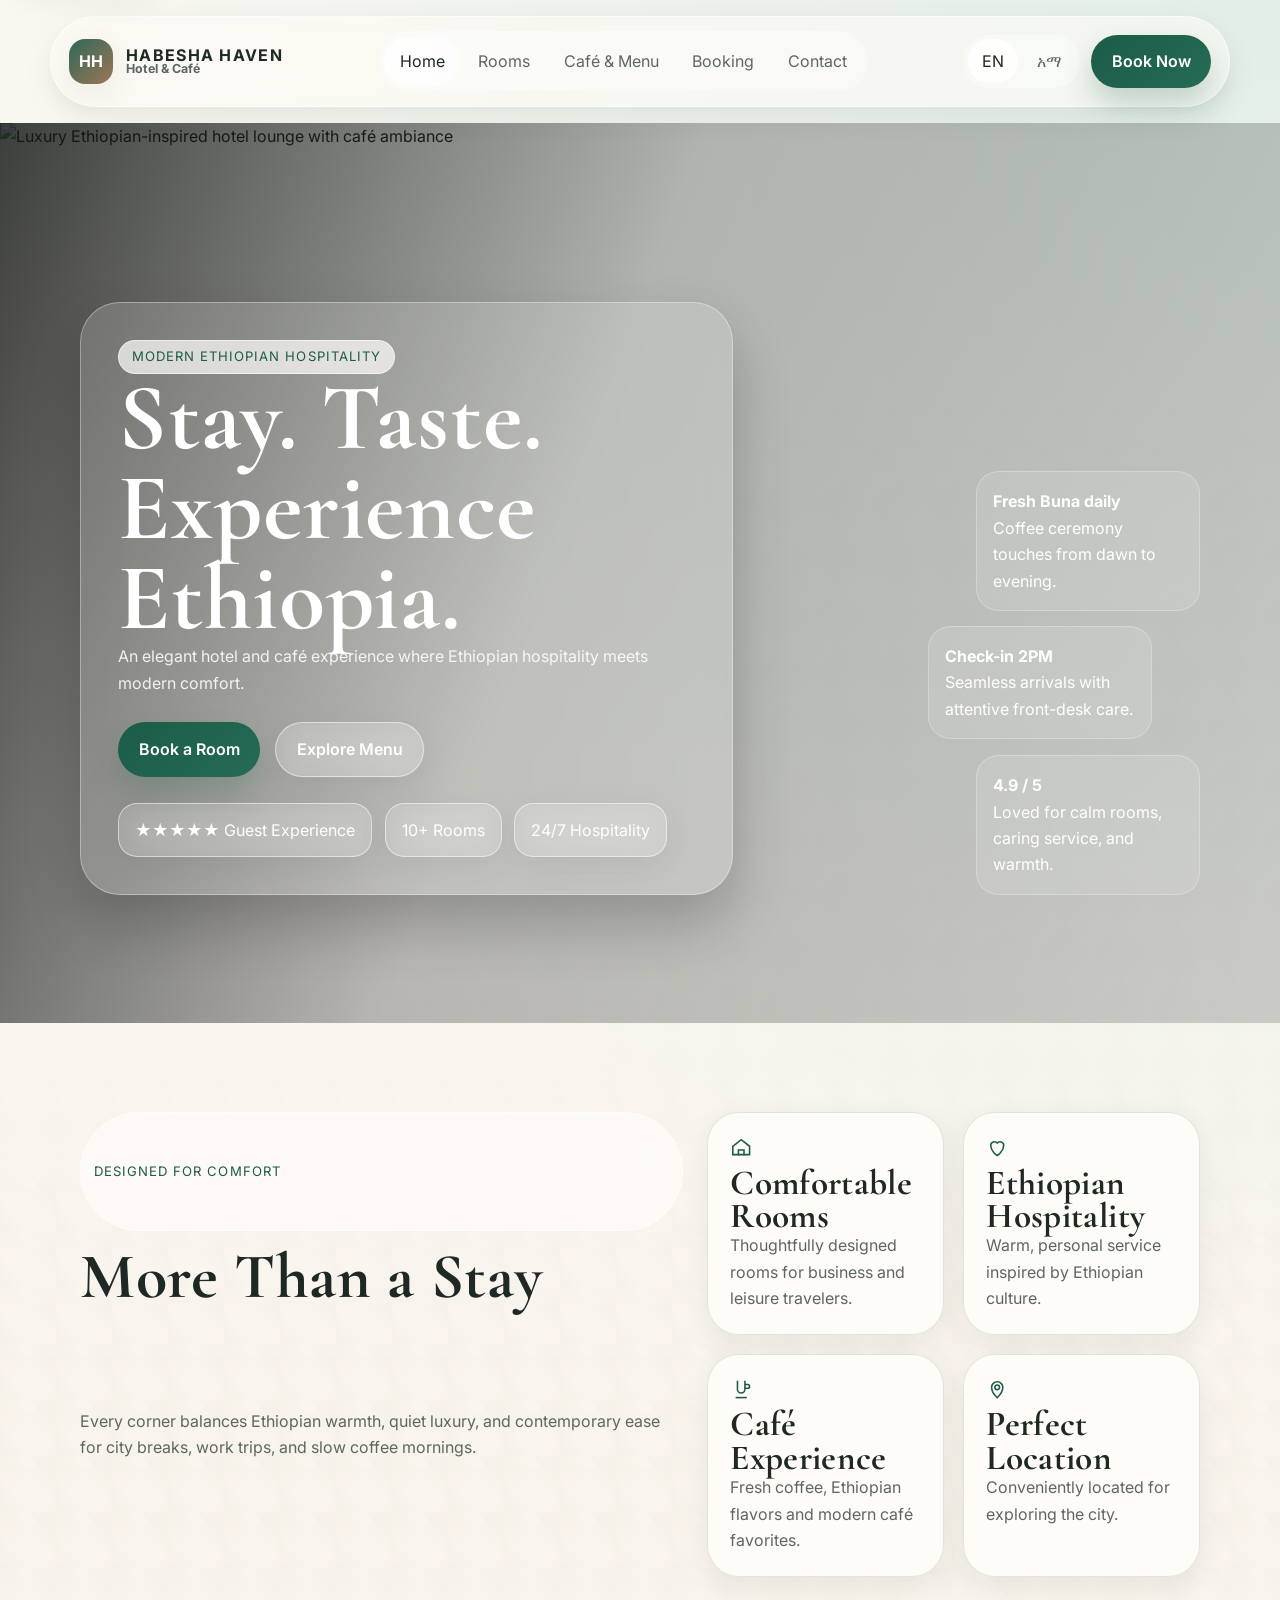
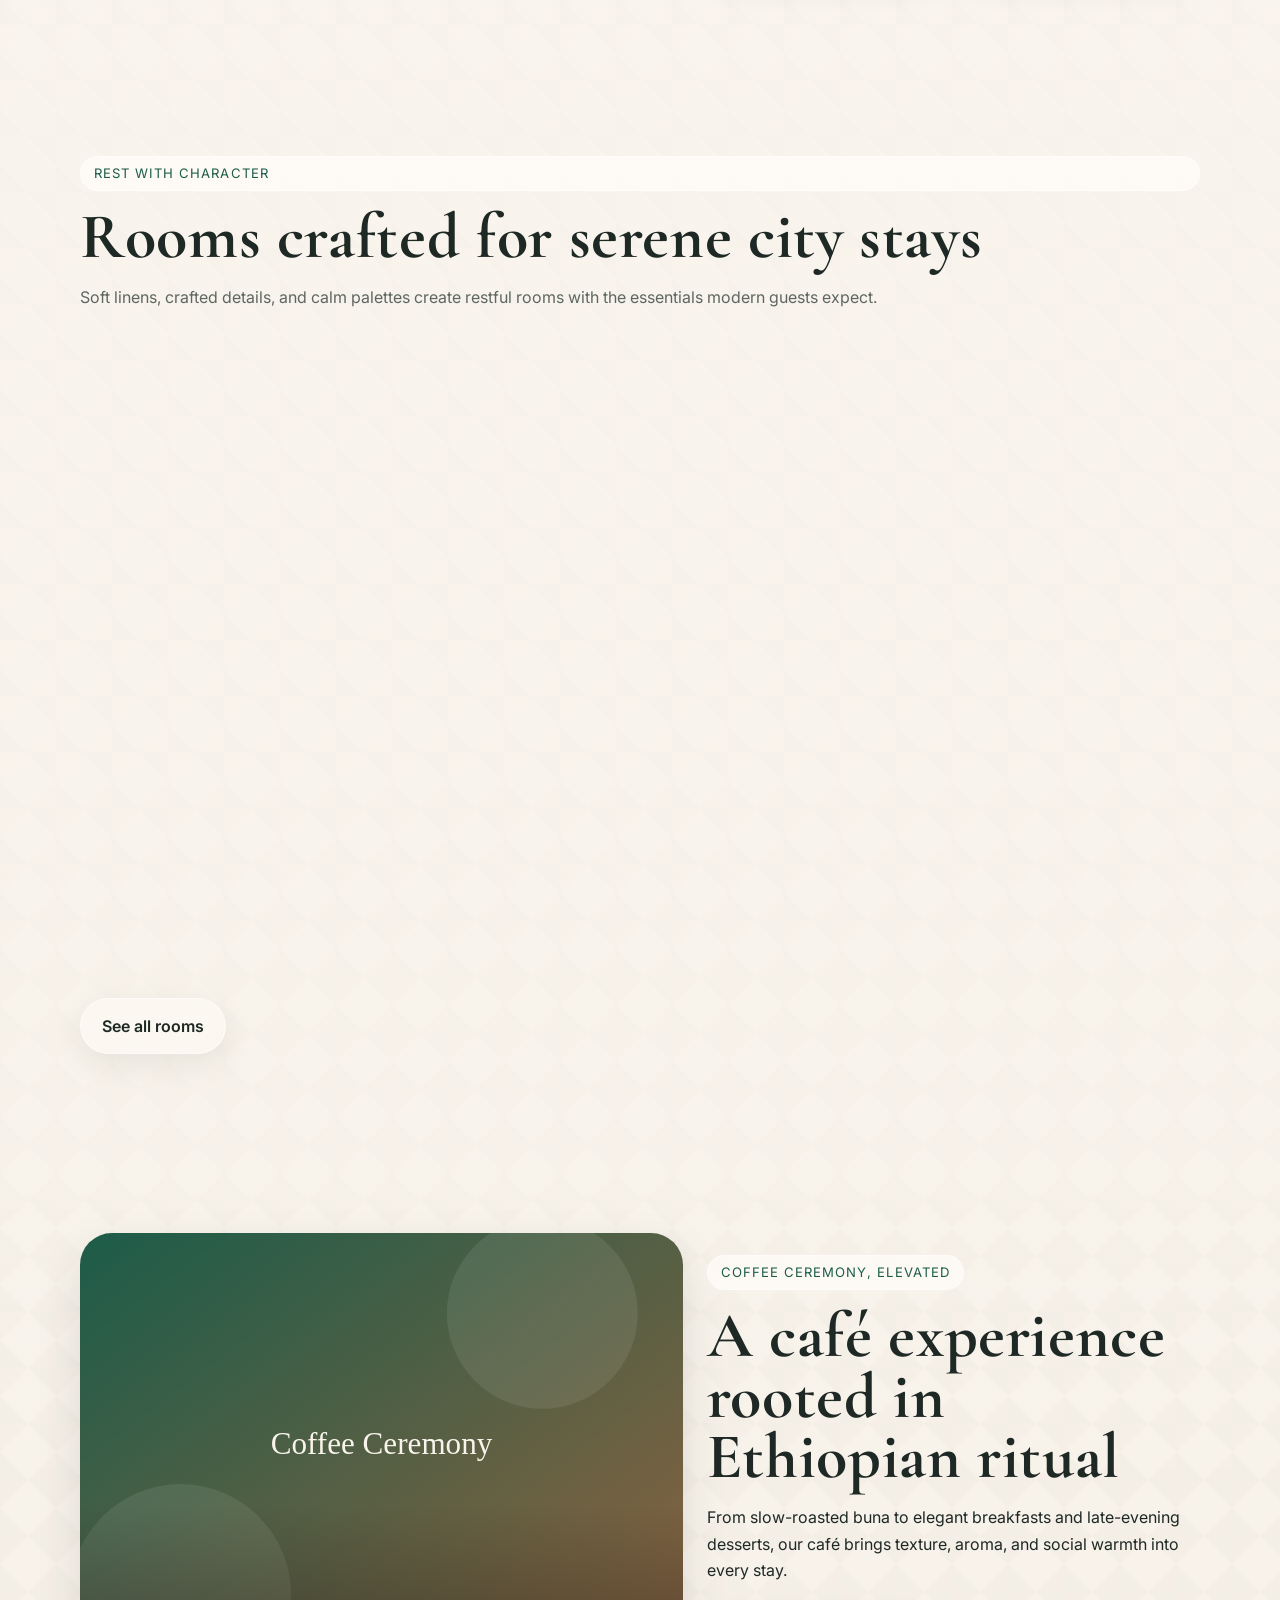
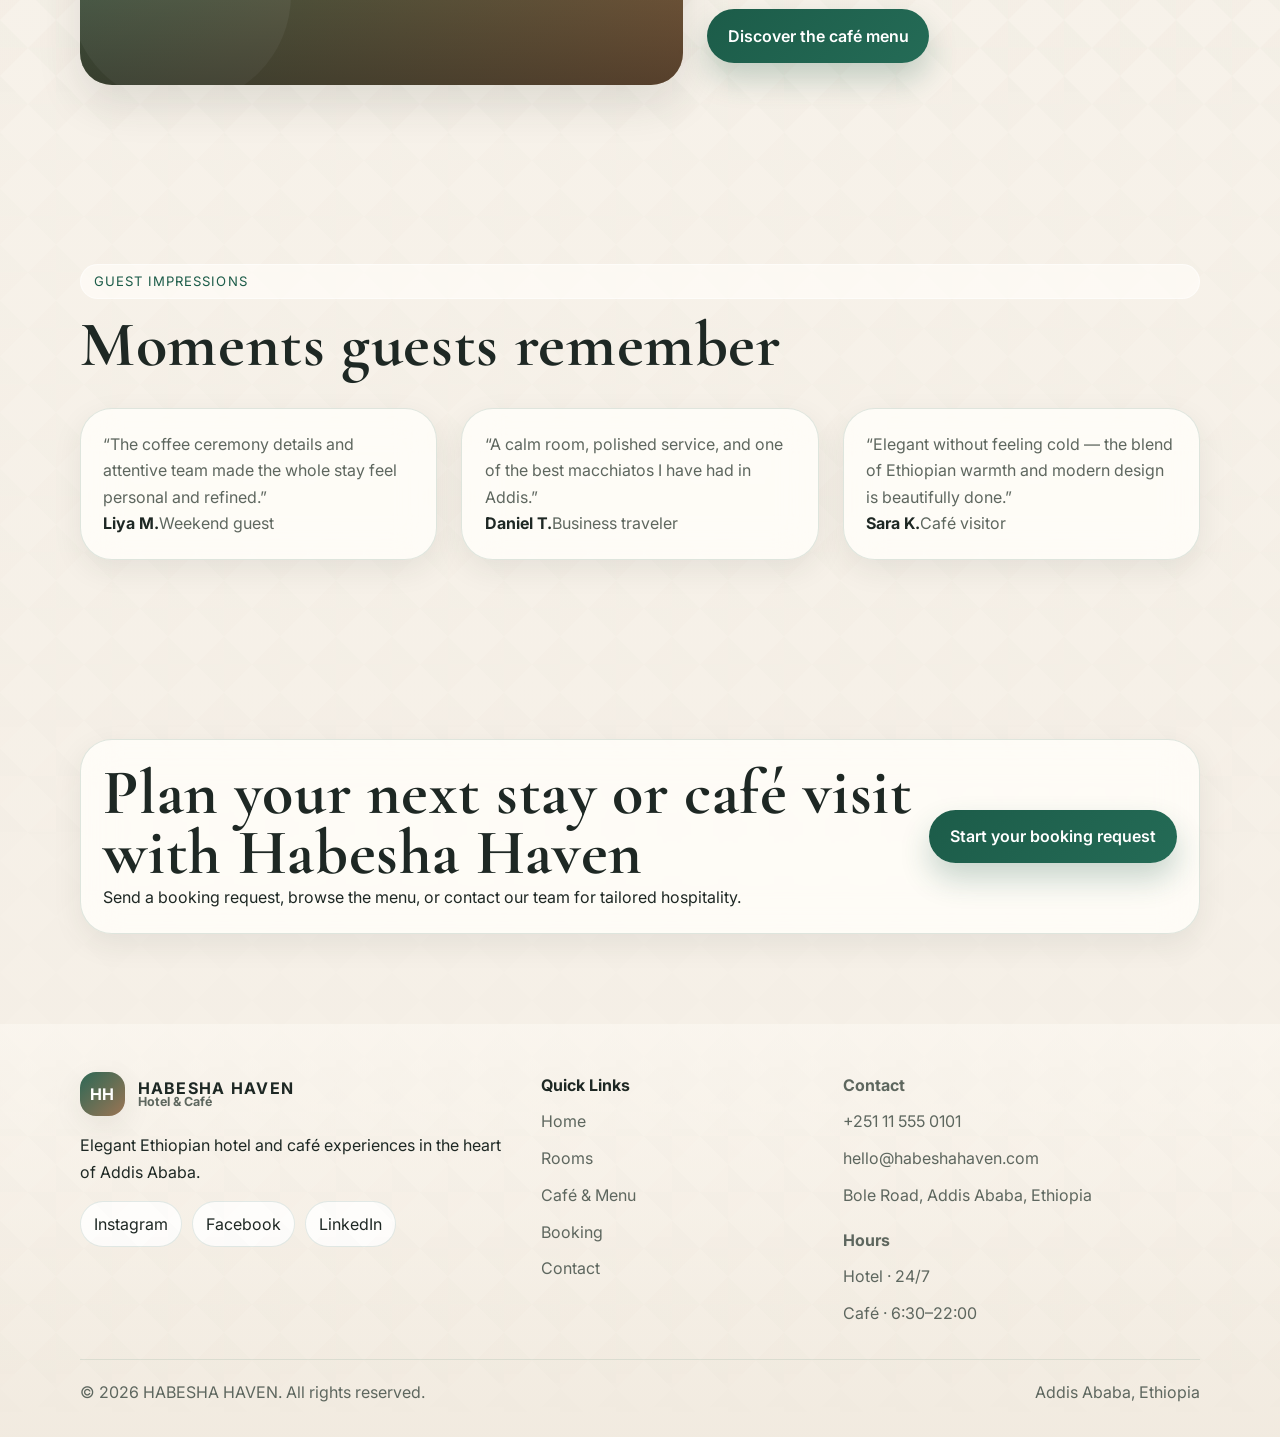
==== index.html @ f2f48089 "Add premium static site scaffold Co-authored-by: alazarsisay145-hash <255403278+alazarsisay145-hash@" ====
<!doctype html>
<html lang="en">
<head>
  <meta charset="utf-8">
  <meta name="viewport" content="width=device-width, initial-scale=1">
  <title>Habesha Haven | Hotel &amp; Café in Ethiopia</title>
  <meta name="description" content="Habesha Haven is a premium Ethiopian hotel and café experience blending elegant rooms, warm hospitality, and refined coffee culture in Addis Ababa.">
  <meta name="theme-color" content="#1c5c49">
  <meta property="og:title" content="Habesha Haven | Hotel &amp; Café in Ethiopia">
  <meta property="og:description" content="Habesha Haven is a premium Ethiopian hotel and café experience blending elegant rooms, warm hospitality, and refined coffee culture in Addis Ababa.">
  <meta property="og:type" content="website">
  <meta property="og:image" content="https://images.unsplash.com/photo-1551882547-ff40c63fe5fa?auto=format&amp;fit=crop&amp;w=1600&amp;q=80">
  <meta property="og:site_name" content="Habesha Haven">
  <meta name="twitter:card" content="summary_large_image">
  <meta name="twitter:title" content="Habesha Haven | Hotel &amp; Café in Ethiopia">
  <meta name="twitter:description" content="Habesha Haven is a premium Ethiopian hotel and café experience blending elegant rooms, warm hospitality, and refined coffee culture in Addis Ababa.">
  <meta name="twitter:image" content="https://images.unsplash.com/photo-1551882547-ff40c63fe5fa?auto=format&amp;fit=crop&amp;w=1600&amp;q=80">
  <link rel="icon" href="data:image/svg+xml,%3Csvg xmlns='http://www.w3.org/2000/svg' viewBox='0 0 64 64'%3E%3Crect width='64' height='64' rx='16' fill='%231c5c49'/%3E%3Cpath d='M18 40h28M24 18v28M40 18v28M18 24h28M18 32h28' stroke='%23f8f4eb' stroke-width='4' stroke-linecap='round' opacity='.65'/%3E%3Ccircle cx='32' cy='32' r='10' fill='%23c18c5d'/%3E%3C/svg%3E">
  <link rel="preconnect" href="https://fonts.googleapis.com">
  <link rel="preconnect" href="https://fonts.gstatic.com" crossorigin>
  <link rel="preload" as="image" href="https://images.unsplash.com/photo-1551882547-ff40c63fe5fa?auto=format&amp;fit=crop&amp;w=1600&amp;q=80">
  <link href="https://fonts.googleapis.com/css2?family=Cormorant+Garamond:wght@500;600;700&amp;family=Inter:wght@400;500;600;700&amp;family=Manrope:wght@400;500;600;700&amp;family=Noto+Sans+Ethiopic:wght@400;500;600;700&amp;display=swap" rel="stylesheet">
  <link rel="stylesheet" href="css/style.css">
</head>
<body>
  <div class="page-shell">
    <header class="site-header">
      <a class="skip-link" href="#main-content">Skip to content</a>
      <div class="nav-shell glass">
        <a class="brandmark" href="index.html" aria-label="Habesha Haven home">
          <span class="brandmark-badge" aria-hidden="true">HH</span>
          <span class="brandmark-copy"><strong data-brand="name"></strong><span data-i18n="brand_tagline_short"></span></span>
        </a>
        <nav class="site-nav" aria-label="Primary">
          <div class="nav-links">
            <a class="nav-link" href="index.html" data-nav-link data-i18n="nav_home"></a>
            <a class="nav-link" href="rooms.html" data-nav-link data-i18n="nav_rooms"></a>
            <a class="nav-link" href="menu.html" data-nav-link data-i18n="nav_menu"></a>
            <a class="nav-link" href="booking.html" data-nav-link data-i18n="nav_booking"></a>
            <a class="nav-link" href="contact.html" data-nav-link data-i18n="nav_contact"></a>
          </div>
        </nav>
        <div class="nav-actions">
          <div class="lang-switcher" aria-label="Language selector">
            <button class="lang-button" type="button" data-lang-switch="en">EN</button>
            <button class="lang-button" type="button" data-lang-switch="am">አማ</button>
          </div>
          <a class="primary-button" href="booking.html" data-i18n="nav_book"></a>
          <button class="mobile-nav-toggle secondary-button" type="button" aria-expanded="false" aria-controls="mobile-menu" data-menu-toggle>
            <span class="visually-hidden">Open menu</span><span class="hamburger" aria-hidden="true"><span></span><span></span><span></span></span>
          </button>
        </div>
      </div>
      <div class="mobile-menu glass" id="mobile-menu" data-mobile-menu>
        <nav aria-label="Mobile">
          <div class="nav-links">
            <a class="nav-link" href="index.html" data-nav-link data-i18n="nav_home"></a>
            <a class="nav-link" href="rooms.html" data-nav-link data-i18n="nav_rooms"></a>
            <a class="nav-link" href="menu.html" data-nav-link data-i18n="nav_menu"></a>
            <a class="nav-link" href="booking.html" data-nav-link data-i18n="nav_booking"></a>
            <a class="nav-link" href="contact.html" data-nav-link data-i18n="nav_contact"></a>
          </div>
        </nav>
        <div class="nav-actions" style="margin-top:1rem;">
          <div class="lang-switcher" aria-label="Language selector">
            <button class="lang-button" type="button" data-lang-switch="en">EN</button>
            <button class="lang-button" type="button" data-lang-switch="am">አማ</button>
          </div>
          <a class="primary-button" href="booking.html" data-i18n="nav_book"></a>
        </div>
      </div>
    </header>

    <main id="main-content">
      <section class="hero">
        <img class="hero-media" src="https://images.unsplash.com/photo-1551882547-ff40c63fe5fa?auto=format&amp;fit=crop&amp;w=1600&amp;q=80" alt="Luxury Ethiopian-inspired hotel lounge with café ambiance" width="1600" height="1067" decoding="async" data-fallback-label="Habesha Haven">
        <div class="container">
          <div class="hero-layout">
            <div class="hero-panel glass" data-reveal>
              <span class="eyebrow" data-i18n="hero_eyebrow"></span>
              <h1 data-i18n="hero_title"></h1>
              <p data-i18n="hero_subtitle"></p>
              <div class="hero-actions">
                <a class="primary-button" href="booking.html" data-i18n="hero_book"></a>
                <a class="secondary-button" href="menu.html" data-i18n="hero_menu"></a>
              </div>
              <div class="trust-row">
                <div class="stat-chip"><span data-i18n="hero_stat_1"></span></div>
                <div class="stat-chip"><span data-i18n="hero_stat_2"></span></div>
                <div class="stat-chip"><span data-i18n="hero_stat_3"></span></div>
              </div>
            </div>
            <div class="floating-notes" aria-hidden="true">
              <div class="note-card" data-reveal><strong data-i18n="hero_note_1_title"></strong><p data-i18n="hero_note_1_text"></p></div>
              <div class="note-card" data-reveal><strong data-i18n="hero_note_2_title"></strong><p data-i18n="hero_note_2_text"></p></div>
              <div class="note-card" data-reveal><strong data-i18n="hero_note_3_title"></strong><p data-i18n="hero_note_3_text"></p></div>
            </div>
          </div>
        </div>
      </section>

      <section class="section section-pattern">
        <div class="container">
          <div class="feature-grid">
            <div class="section-heading" data-reveal>
              <span class="eyebrow" data-i18n="more_eyebrow"></span>
              <h2 data-i18n="more_title"></h2>
              <p data-i18n="more_text"></p>
            </div>
            <div class="feature-stack">
              <article class="feature-card glass-card" data-reveal><svg viewBox="0 0 24 24" fill="none" stroke="currentColor" stroke-width="1.7"><path d="M3 11 12 4l9 7v9H3z"></path><path d="M9 21v-6h6v6"></path></svg><h3 data-i18n="feature_rooms_title"></h3><p data-i18n="feature_rooms_text"></p></article>
              <article class="feature-card glass-card" data-reveal><svg viewBox="0 0 24 24" fill="none" stroke="currentColor" stroke-width="1.7"><path d="M12 21s-7-4.35-7-11a4 4 0 0 1 7-2.48A4 4 0 0 1 19 10c0 6.65-7 11-7 11Z"></path></svg><h3 data-i18n="feature_hospitality_title"></h3><p data-i18n="feature_hospitality_text"></p></article>
              <article class="feature-card glass-card" data-reveal><svg viewBox="0 0 24 24" fill="none" stroke="currentColor" stroke-width="1.7"><path d="M8 3v9a4 4 0 0 0 8 0V3"></path><path d="M16 7h3a2 2 0 0 1 0 4h-3"></path><path d="M6 21h12"></path></svg><h3 data-i18n="feature_cafe_title"></h3><p data-i18n="feature_cafe_text"></p></article>
              <article class="feature-card glass-card" data-reveal><svg viewBox="0 0 24 24" fill="none" stroke="currentColor" stroke-width="1.7"><path d="M12 21s6-5.33 6-11a6 6 0 1 0-12 0c0 5.67 6 11 6 11Z"></path><circle cx="12" cy="10" r="2.5"></circle></svg><h3 data-i18n="feature_location_title"></h3><p data-i18n="feature_location_text"></p></article>
            </div>
          </div>
        </div>
      </section>

      <section class="section">
        <div class="container">
          <div class="section-heading" data-reveal>
            <span class="eyebrow" data-i18n="rooms_eyebrow"></span>
            <h2 data-i18n="rooms_title"></h2>
            <p data-i18n="rooms_text"></p>
          </div>
          <div class="rooms-grid" data-home-rooms></div>
          <div style="margin-top:1.5rem;" data-reveal><a class="secondary-button" href="rooms.html" data-i18n="rooms_view_all"></a></div>
        </div>
      </section>

      <section class="section section-pattern">
        <div class="container editorial-grid">
          <div class="editorial-image" data-reveal><img src="https://images.unsplash.com/photo-1447933601403-0c6688de566e?auto=format&amp;fit=crop&amp;w=1200&amp;q=80" alt="Ethiopian coffee service with warm café styling" width="1200" height="1500" loading="lazy" decoding="async" data-fallback-label="Coffee Ceremony"></div>
          <div class="flow" data-reveal>
            <span class="eyebrow" data-i18n="coffee_eyebrow"></span>
            <h2 data-i18n="coffee_title"></h2>
            <p data-i18n="coffee_text"></p>
            <div class="cta-actions"><a class="primary-button" href="menu.html" data-i18n="coffee_cta"></a></div>
          </div>
        </div>
      </section>

      <section class="section">
        <div class="container">
          <div class="section-heading" data-reveal><span class="eyebrow" data-i18n="testimonial_eyebrow"></span><h2 data-i18n="testimonial_title"></h2></div>
          <div class="testimonials-grid">
            <article class="testimonial-card glass-card" data-reveal><p>“<span data-i18n="testimonial_1_quote"></span>”</p><strong data-i18n="testimonial_1_name"></strong><span class="text-muted" data-i18n="testimonial_1_meta"></span></article>
            <article class="testimonial-card glass-card" data-reveal><p>“<span data-i18n="testimonial_2_quote"></span>”</p><strong data-i18n="testimonial_2_name"></strong><span class="text-muted" data-i18n="testimonial_2_meta"></span></article>
            <article class="testimonial-card glass-card" data-reveal><p>“<span data-i18n="testimonial_3_quote"></span>”</p><strong data-i18n="testimonial_3_name"></strong><span class="text-muted" data-i18n="testimonial_3_meta"></span></article>
          </div>
        </div>
      </section>

      <section class="section">
        <div class="container">
          <div class="cta-banner glass-card" data-reveal>
            <div><h2 data-i18n="cta_title"></h2><p data-i18n="cta_text"></p></div>
            <a class="primary-button" href="booking.html" data-i18n="cta_button"></a>
          </div>
        </div>
      </section>
    </main>

    <footer class="site-footer section-pattern">
      <div class="container">
        <div class="footer-grid">
          <div class="flow">
            <a class="brandmark" href="index.html" aria-label="Habesha Haven home"><span class="brandmark-badge" aria-hidden="true">HH</span><span class="brandmark-copy"><strong data-brand="name"></strong><span data-i18n="brand_tagline_short"></span></span></a>
            <p data-i18n="brand_tagline_footer"></p>
            <div class="social-links"><a class="link-button" href="https://www.instagram.com/" target="_blank" rel="noreferrer noopener">Instagram</a><a class="link-button" href="https://www.facebook.com/" target="_blank" rel="noreferrer noopener">Facebook</a><a class="link-button" href="https://www.linkedin.com/" target="_blank" rel="noreferrer noopener">LinkedIn</a></div>
          </div>
          <div class="footer-links"><strong data-i18n="footer_quick_links"></strong><a href="index.html" data-i18n="nav_home"></a><a href="rooms.html" data-i18n="nav_rooms"></a><a href="menu.html" data-i18n="nav_menu"></a><a href="booking.html" data-i18n="nav_booking"></a><a href="contact.html" data-i18n="nav_contact"></a></div>
          <div class="footer-meta"><strong data-i18n="footer_contact"></strong><a data-brand-href="phone"><span data-brand="phone"></span></a><a data-brand-href="email"><span data-brand="email"></span></a><span data-brand="address"></span><strong data-i18n="footer_hours" style="margin-top:0.5rem;"></strong><span data-i18n="footer_hotel_hours"></span><span data-i18n="footer_cafe_hours"></span></div>
        </div>
        <div class="footer-bottom"><span>© <span data-year></span> <span data-brand="name"></span>. <span data-i18n="footer_rights"></span></span><span><span data-brand="city"></span></span></div>
      </div>
    </footer>
  </div>

  <script type="application/ld+json">
  {
    "@context": "https://schema.org",
    "@type": "Hotel",
    "name": "Habesha Haven Hotel & Café",
    "address": {
      "@type": "PostalAddress",
      "addressLocality": "Addis Ababa",
      "addressCountry": "ET"
    },
    "telephone": "+251115550101",
    "email": "hello@habeshahaven.com",
    "image": "https://images.unsplash.com/photo-1551882547-ff40c63fe5fa?auto=format&fit=crop&w=1600&q=80",
    "amenityFeature": [
      {"@type": "LocationFeatureSpecification", "name": "Wi-Fi", "value": true},
      {"@type": "LocationFeatureSpecification", "name": "Breakfast", "value": true},
      {"@type": "LocationFeatureSpecification", "name": "Café", "value": true}
    ]
  }
  </script>
  <script defer src="js/app.js"></script>
</body>
</html>
---- css/style.css ----
:root {
  --color-bg: #f6f2ea;
  --color-surface: #fffdf9;
  --color-surface-strong: rgba(255, 253, 249, 0.88);
  --color-glass: rgba(255, 252, 246, 0.55);
  --color-glass-strong: rgba(255, 252, 246, 0.78);
  --color-overlay: rgba(17, 20, 19, 0.56);
  --color-text: #1e2824;
  --color-text-muted: #5e675f;
  --color-border: rgba(28, 92, 73, 0.14);
  --color-accent: #1c5c49;
  --color-accent-soft: #d9ebe4;
  --color-accent-2: #8f633f;
  --color-accent-2-soft: #f2e5d8;
  --color-shadow: 0 18px 45px rgba(39, 49, 44, 0.12);
  --color-shadow-soft: 0 10px 30px rgba(39, 49, 44, 0.08);
  --radius-xs: 0.75rem;
  --radius-sm: 1rem;
  --radius-md: 1.5rem;
  --radius-lg: 2rem;
  --radius-xl: 2.5rem;
  --container: min(1120px, calc(100vw - 2rem));
  --section-space: clamp(4rem, 7vw, 7rem);
  --transition: 220ms ease;
  --navbar-height: 5.25rem;
}

* {
  box-sizing: border-box;
}

html {
  scroll-behavior: smooth;
}

body {
  margin: 0;
  font-family: Inter, Manrope, "Segoe UI", Arial, sans-serif;
  background:
    radial-gradient(circle at top right, rgba(201, 229, 217, 0.5), transparent 28%),
    linear-gradient(180deg, #fbf8f2 0%, #f5efe6 100%);
  color: var(--color-text);
  line-height: 1.65;
  overflow-x: clip;
}

body.menu-open,
body.panel-open,
body.modal-open {
  overflow: hidden;
}

a {
  color: inherit;
  text-decoration: none;
}

img {
  max-width: 100%;
  display: block;
}

button,
input,
select,
textarea {
  font: inherit;
}

button {
  cursor: pointer;
  border: 0;
  background: none;
  color: inherit;
}

textarea {
  resize: vertical;
}

:focus-visible {
  outline: 3px solid rgba(28, 92, 73, 0.35);
  outline-offset: 3px;
}

.skip-link {
  position: absolute;
  left: 1rem;
  top: -4rem;
  z-index: 1000;
  padding: 0.8rem 1rem;
  border-radius: 999px;
  background: #ffffff;
  box-shadow: var(--color-shadow-soft);
  transition: top var(--transition);
}

.skip-link:focus {
  top: 1rem;
}

.page-shell {
  position: relative;
  min-height: 100vh;
}

.page-shell::before,
.section-pattern::before {
  content: "";
  position: absolute;
  inset: 0;
  pointer-events: none;
  background-image:
    linear-gradient(45deg, rgba(28, 92, 73, 0.05) 25%, transparent 25%, transparent 75%, rgba(28, 92, 73, 0.05) 75%),
    linear-gradient(-45deg, rgba(143, 99, 63, 0.045) 25%, transparent 25%, transparent 75%, rgba(143, 99, 63, 0.045) 75%);
  background-size: 56px 56px;
  opacity: 0.25;
  mask-image: linear-gradient(180deg, transparent, rgba(0, 0, 0, 0.55) 18%, rgba(0, 0, 0, 0.8) 82%, transparent);
}

.container {
  width: var(--container);
  margin-inline: auto;
}

.flow > * + * {
  margin-top: 1rem;
}

.eyebrow {
  display: inline-flex;
  align-items: center;
  gap: 0.5rem;
  padding: 0.35rem 0.8rem;
  border-radius: 999px;
  background: rgba(255, 253, 249, 0.72);
  border: 1px solid rgba(255, 255, 255, 0.55);
  color: var(--color-accent);
  font-size: 0.82rem;
  letter-spacing: 0.08em;
  text-transform: uppercase;
}

.section-heading {
  display: grid;
  gap: 1rem;
  margin-bottom: 2rem;
}

.section-heading p,
.text-muted {
  color: var(--color-text-muted);
}

.display-title,
h1,
h2,
h3 {
  font-family: "Cormorant Garamond", "Playfair Display", Georgia, serif;
  letter-spacing: 0.01em;
  line-height: 0.95;
  margin: 0;
}

h1 {
  font-size: clamp(3rem, 8vw, 5.9rem);
}

h2 {
  font-size: clamp(2.2rem, 5vw, 4rem);
}

h3 {
  font-size: clamp(1.5rem, 3vw, 2.2rem);
}

p {
  margin: 0;
}

ul {
  margin: 0;
  padding: 0;
  list-style: none;
}

main {
  position: relative;
  z-index: 1;
}

.site-header {
  position: sticky;
  top: 0;
  z-index: 80;
  padding: 1rem 0;
}

.nav-shell {
  width: min(1180px, calc(100vw - 1.25rem));
  margin: 0 auto;
  display: grid;
  grid-template-columns: auto 1fr auto;
  gap: 1rem;
  align-items: center;
  padding: 0.9rem 1.1rem;
  border-radius: 999px;
  transition: background var(--transition), box-shadow var(--transition), transform var(--transition);
}

.glass,
.nav-shell,
.glass-card,
.form-shell,
.cart-panel,
.modal-dialog,
.info-card,
.cta-banner,
.search-panel,
.summary-panel,
.map-shell,
.mobile-menu,
.toast,
.filter-chip,
.secondary-button,
.stat-chip {
  background: var(--color-glass);
  border: 1px solid rgba(255, 255, 255, 0.52);
  box-shadow: var(--color-shadow-soft);
  backdrop-filter: blur(18px);
  -webkit-backdrop-filter: blur(18px);
}

@supports not ((backdrop-filter: blur(2px)) or (-webkit-backdrop-filter: blur(2px))) {
  .glass,
  .nav-shell,
  .glass-card,
  .form-shell,
  .cart-panel,
  .modal-dialog,
  .info-card,
  .cta-banner,
  .search-panel,
  .summary-panel,
  .map-shell,
  .mobile-menu,
  .toast,
  .filter-chip,
  .secondary-button,
  .stat-chip {
    background: rgba(255, 252, 246, 0.95);
  }
}

.site-header.is-scrolled .nav-shell {
  background: rgba(255, 252, 246, 0.8);
  box-shadow: var(--color-shadow);
}

.brandmark {
  display: inline-flex;
  align-items: center;
  gap: 0.8rem;
  font-weight: 700;
}

.brandmark-badge {
  width: 2.8rem;
  height: 2.8rem;
  border-radius: 1rem;
  display: grid;
  place-items: center;
  background: linear-gradient(135deg, rgba(28, 92, 73, 0.92), rgba(143, 99, 63, 0.88));
  color: #fff;
  box-shadow: var(--color-shadow-soft);
  flex: none;
}

.brandmark-copy {
  display: grid;
  line-height: 1;
}

.brandmark-copy strong {
  font-size: 1rem;
  letter-spacing: 0.08em;
}

.brandmark-copy span {
  color: var(--color-text-muted);
  font-size: 0.78rem;
}

.site-nav {
  display: flex;
  justify-content: center;
}

.nav-links {
  display: inline-flex;
  align-items: center;
  gap: 0.2rem;
  padding: 0.35rem;
  border-radius: 999px;
  background: rgba(255, 255, 255, 0.34);
}

.nav-link {
  padding: 0.7rem 0.95rem;
  border-radius: 999px;
  color: var(--color-text-muted);
  transition: background var(--transition), color var(--transition), transform var(--transition);
}

.nav-link:hover,
.nav-link[aria-current="page"] {
  background: rgba(255, 255, 255, 0.72);
  color: var(--color-text);
}

.nav-actions {
  display: inline-flex;
  align-items: center;
  gap: 0.65rem;
}

.lang-switcher {
  display: inline-flex;
  gap: 0.35rem;
  padding: 0.3rem;
  border-radius: 999px;
  background: rgba(255, 255, 255, 0.34);
}

.lang-button {
  min-width: 3.1rem;
  padding: 0.55rem 0.85rem;
  border-radius: 999px;
  color: var(--color-text-muted);
  transition: var(--transition);
}

.lang-button.is-active {
  background: rgba(255, 255, 255, 0.84);
  color: var(--color-text);
}

.primary-button,
.secondary-button,
.icon-button,
.filter-chip,
.cart-toggle,
.qty-button,
.remove-button,
.link-button {
  transition: transform var(--transition), box-shadow var(--transition), background var(--transition), color var(--transition), border-color var(--transition);
}

.primary-button,
.secondary-button,
.submit-button {
  display: inline-flex;
  align-items: center;
  justify-content: center;
  gap: 0.5rem;
  min-height: 3.2rem;
  padding: 0.85rem 1.3rem;
  border-radius: 999px;
  font-weight: 600;
}

.primary-button,
.submit-button {
  background: linear-gradient(135deg, var(--color-accent), #246b56);
  color: #fff;
  box-shadow: 0 16px 30px rgba(28, 92, 73, 0.24);
}

.primary-button:hover,
.secondary-button:hover,
.submit-button:hover,
.filter-chip:hover,
.icon-button:hover,
.cart-toggle:hover,
.qty-button:hover,
.remove-button:hover,
.link-button:hover {
  transform: translateY(-2px);
}

.secondary-button,
.filter-chip,
.icon-button,
.qty-button,
.remove-button,
.link-button {
  color: var(--color-text);
}

.mobile-nav-toggle {
  display: none;
  width: 3rem;
  height: 3rem;
  border-radius: 50%;
  place-items: center;
}

.hamburger {
  position: relative;
  width: 1.3rem;
  height: 1rem;
}

.hamburger span {
  position: absolute;
  left: 0;
  width: 100%;
  height: 2px;
  border-radius: 999px;
  background: var(--color-text);
  transition: transform var(--transition), opacity var(--transition), top var(--transition);
}

.hamburger span:nth-child(1) { top: 0; }
.hamburger span:nth-child(2) { top: 0.45rem; }
.hamburger span:nth-child(3) { top: 0.9rem; }

.mobile-nav-toggle[aria-expanded="true"] .hamburger span:nth-child(1) {
  top: 0.45rem;
  transform: rotate(45deg);
}

.mobile-nav-toggle[aria-expanded="true"] .hamburger span:nth-child(2) {
  opacity: 0;
}

.mobile-nav-toggle[aria-expanded="true"] .hamburger span:nth-child(3) {
  top: 0.45rem;
  transform: rotate(-45deg);
}

.mobile-menu {
  position: fixed;
  inset: 5.7rem 1rem auto;
  border-radius: 1.8rem;
  padding: 1rem;
  opacity: 0;
  visibility: hidden;
  transform: translateY(-0.75rem);
  pointer-events: none;
  z-index: 75;
}

.mobile-menu.is-open {
  opacity: 1;
  visibility: visible;
  transform: translateY(0);
  pointer-events: auto;
}

.mobile-menu nav,
.mobile-menu .lang-switcher {
  width: 100%;
}

.mobile-menu .nav-links,
.mobile-menu .nav-actions {
  display: grid;
  gap: 0.75rem;
}

.mobile-menu .nav-link,
.mobile-menu .primary-button {
  justify-content: flex-start;
  width: 100%;
}

.hero {
  position: relative;
  min-height: min(100svh, 58rem);
  display: grid;
  align-items: center;
  padding: clamp(6rem, 9vw, 8rem) 0 4rem;
  overflow: hidden;
  isolation: isolate;
}

.hero::before {
  content: "";
  position: absolute;
  inset: 0;
  background: linear-gradient(110deg, rgba(14, 17, 16, 0.8), rgba(14, 17, 16, 0.28) 44%, rgba(14, 17, 16, 0.18));
  z-index: 1;
}

.hero-media {
  position: absolute;
  inset: 0;
  width: 100%;
  height: 100%;
  object-fit: cover;
  z-index: 0;
}

.hero .container {
  position: relative;
  z-index: 2;
}

.hero-layout {
  display: grid;
  grid-template-columns: minmax(0, 1.2fr) minmax(260px, 0.8fr);
  gap: 2rem;
  align-items: end;
}

.hero-panel {
  max-width: 42rem;
  padding: clamp(1.5rem, 3vw, 2.3rem);
  border-radius: var(--radius-xl);
  background: rgba(255, 252, 246, 0.16);
  border: 1px solid rgba(255, 255, 255, 0.34);
  box-shadow: 0 28px 55px rgba(11, 11, 11, 0.22);
  backdrop-filter: blur(16px);
  -webkit-backdrop-filter: blur(16px);
  color: #fff;
}

.hero-panel p,
.hero-panel .trust-row {
  color: rgba(255, 255, 255, 0.88);
}

.hero-actions,
.cta-actions {
  display: flex;
  flex-wrap: wrap;
  gap: 0.9rem;
  margin-top: 1.6rem;
}

.hero-actions .secondary-button {
  background: rgba(255, 255, 255, 0.16);
  color: #fff;
}

.trust-row {
  display: flex;
  flex-wrap: wrap;
  gap: 0.8rem;
  margin-top: 1.6rem;
}

.stat-chip {
  padding: 0.8rem 1rem;
  border-radius: 1.2rem;
  display: inline-flex;
  gap: 0.7rem;
  align-items: center;
  color: #fff;
  background: rgba(255, 255, 255, 0.12);
}

.floating-notes {
  position: relative;
  display: grid;
  gap: 1rem;
  justify-items: end;
}

.note-card {
  max-width: 14rem;
  padding: 1rem;
  border-radius: 1.4rem;
  color: #fff;
  background: rgba(255, 255, 255, 0.12);
  border: 1px solid rgba(255, 255, 255, 0.26);
  backdrop-filter: blur(18px);
  -webkit-backdrop-filter: blur(18px);
  animation: floatY 7s ease-in-out infinite;
}

.note-card:nth-child(2) { animation-delay: -2s; margin-right: 3rem; }
.note-card:nth-child(3) { animation-delay: -4s; }

@keyframes floatY {
  0%, 100% { transform: translateY(0); }
  50% { transform: translateY(-8px); }
}

.section {
  position: relative;
  padding: var(--section-space) 0;
}

.editorial-grid,
.rooms-grid,
.menu-grid,
.info-grid,
.contact-layout,
.testimonials-grid,
.footer-grid,
.map-grid,
.booking-layout,
.feature-grid {
  display: grid;
  gap: 1.5rem;
}

.editorial-grid {
  grid-template-columns: 1.1fr 0.9fr;
  align-items: center;
}

.feature-grid {
  grid-template-columns: 1.1fr 0.9fr;
  align-items: stretch;
}

.feature-stack {
  display: grid;
  gap: 1.2rem;
  grid-template-columns: repeat(2, minmax(0, 1fr));
}

.feature-card,
.room-card,
.menu-card,
.testimonial-card,
.info-card,
.summary-panel,
.search-panel,
.form-shell,
.cta-banner,
.map-shell {
  border-radius: var(--radius-lg);
}

.feature-card,
.room-card,
.menu-card,
.testimonial-card,
.info-card,
.cta-banner,
.form-shell,
.summary-panel,
.search-panel,
.map-shell {
  padding: 1.4rem;
  background: var(--color-surface-strong);
  border: 1px solid var(--color-border);
  box-shadow: var(--color-shadow-soft);
}

.feature-card svg,
.info-card svg {
  width: 1.4rem;
  height: 1.4rem;
  color: var(--color-accent);
}

.feature-card:hover,
.room-card:hover,
.menu-card:hover,
.testimonial-card:hover,
.info-card:hover {
  transform: translateY(-5px);
  box-shadow: var(--color-shadow);
}

.feature-card,
.room-card,
.menu-card,
.testimonial-card,
.info-card,
.menu-filter-bar,
.room-results-meta,
.footer-grid,
.contact-card-stack,
.summary-lines,
.cart-summary,
.order-summary,
.modal-copy,
.map-shell,
.cart-item,
.booking-confirmation,
.empty-state {
  transition: transform var(--transition), box-shadow var(--transition);
}

.feature-card p,
.room-card p,
.menu-card p,
.info-card p,
.testimonial-card p,
.form-intro p,
.room-results-meta,
.summary-panel,
.search-summary,
.footer-links a,
.footer-meta {
  color: var(--color-text-muted);
}

.media-card {
  position: relative;
  overflow: hidden;
  border-radius: 1.7rem;
  min-height: 22rem;
  box-shadow: var(--color-shadow);
}

.media-card img,
.room-card img,
.menu-card img,
.modal-media img,
.editorial-image img {
  width: 100%;
  height: 100%;
  object-fit: cover;
  transition: transform 360ms ease;
}

.room-card:hover img,
.menu-card:hover img,
.editorial-image:hover img,
.media-card:hover img {
  transform: scale(1.04);
}

.editorial-image {
  position: relative;
  overflow: hidden;
  min-height: 26rem;
  border-radius: 2rem;
  box-shadow: var(--color-shadow);
}

.editorial-image::after,
.media-card::after {
  content: "";
  position: absolute;
  inset: auto 0 0;
  height: 40%;
  background: linear-gradient(180deg, transparent, rgba(18, 21, 20, 0.45));
}

.room-card,
.menu-card {
  display: grid;
  grid-template-rows: auto 1fr;
  overflow: hidden;
  padding: 0;
}

.card-media {
  position: relative;
  aspect-ratio: 4 / 3;
  overflow: hidden;
}

.card-body {
  padding: 1.4rem;
  display: grid;
  gap: 1rem;
}

.card-header,
.price-row,
.cart-row,
.summary-row,
.modal-actions,
.footer-bottom {
  display: flex;
  align-items: center;
  justify-content: space-between;
  gap: 1rem;
}

.tag,
.price-pill,
.service-pill {
  display: inline-flex;
  align-items: center;
  gap: 0.35rem;
  padding: 0.32rem 0.75rem;
  border-radius: 999px;
  background: rgba(28, 92, 73, 0.1);
  color: var(--color-accent);
  font-size: 0.85rem;
}

.feature-list,
.meta-list {
  display: flex;
  flex-wrap: wrap;
  gap: 0.55rem;
}

.feature-list li,
.meta-list li {
  padding: 0.45rem 0.75rem;
  border-radius: 999px;
  background: rgba(143, 99, 63, 0.09);
  color: var(--color-text);
  font-size: 0.9rem;
}

.card-actions,
.menu-actions {
  display: flex;
  flex-wrap: wrap;
  gap: 0.75rem;
}

.split-banner {
  display: grid;
  grid-template-columns: minmax(0, 0.95fr) minmax(0, 1.05fr);
  gap: 1.5rem;
  align-items: center;
}

.testimonials-grid {
  grid-template-columns: repeat(3, minmax(0, 1fr));
}

.cta-banner {
  display: grid;
  gap: 1rem;
  align-items: center;
  grid-template-columns: 1fr auto;
}

.page-hero {
  padding-top: clamp(6rem, 8vw, 8rem);
}

.page-hero .hero-panel {
  color: var(--color-text);
  background: rgba(255, 252, 246, 0.68);
}

.page-hero .hero-panel p,
.page-hero .hero-panel .trust-row {
  color: var(--color-text-muted);
}

.search-panel,
.form-shell {
  display: grid;
  gap: 1.2rem;
}

.search-grid,
.form-grid,
.contact-form-grid {
  display: grid;
  gap: 1rem;
  grid-template-columns: repeat(2, minmax(0, 1fr));
}

.search-grid--rooms {
  grid-template-columns: repeat(5, minmax(0, 1fr));
}

.field {
  display: grid;
  gap: 0.45rem;
}

label {
  font-weight: 600;
}

.required {
  color: #a7382d;
}

input,
select,
textarea {
  width: 100%;
  min-height: 3rem;
  border-radius: 1rem;
  border: 1px solid rgba(28, 92, 73, 0.14);
  padding: 0.8rem 0.95rem;
  background: rgba(255, 255, 255, 0.86);
  color: var(--color-text);
}

input[aria-invalid="true"],
select[aria-invalid="true"],
textarea[aria-invalid="true"] {
  border-color: rgba(167, 56, 45, 0.55);
}

.error-text {
  min-height: 1.2rem;
  font-size: 0.85rem;
  color: #a7382d;
}

.search-summary,
.room-results-meta {
  display: flex;
  flex-wrap: wrap;
  gap: 0.75rem 1rem;
  align-items: center;
}

.rooms-grid,
.menu-grid,
.info-grid,
.footer-grid,
.map-grid,
.booking-layout,
.contact-layout {
  grid-template-columns: repeat(3, minmax(0, 1fr));
}

.booking-layout {
  align-items: start;
  grid-template-columns: minmax(0, 1.4fr) minmax(290px, 0.8fr);
}

.summary-panel {
  position: sticky;
  top: calc(var(--navbar-height) + 1.5rem);
}

.summary-lines,
.order-summary {
  display: grid;
  gap: 0.85rem;
}

.summary-row strong,
.summary-panel .total-row strong,
.cart-summary strong,
.order-total strong {
  font-size: 1.1rem;
}

.summary-row span:last-child,
.cart-summary span:last-child {
  font-weight: 600;
}

.menu-controls {
  display: grid;
  gap: 1rem;
}

.menu-filter-bar {
  display: flex;
  flex-wrap: wrap;
  gap: 0.75rem;
}

.filter-chip {
  padding: 0.7rem 1rem;
  border-radius: 999px;
  background: rgba(255, 255, 255, 0.62);
}

.filter-chip[aria-pressed="true"] {
  background: linear-gradient(135deg, rgba(28, 92, 73, 0.14), rgba(28, 92, 73, 0.22));
  color: var(--color-accent);
}

.menu-search-row {
  display: grid;
  grid-template-columns: 1fr auto;
  gap: 1rem;
  align-items: center;
}

.results-live {
  font-size: 0.95rem;
  color: var(--color-text-muted);
}

.cart-toggle {
  position: fixed;
  right: 1rem;
  bottom: 1rem;
  z-index: 70;
  display: inline-flex;
  align-items: center;
  gap: 0.8rem;
  padding: 0.95rem 1.15rem;
  border-radius: 999px;
  background: rgba(255, 252, 246, 0.82);
  box-shadow: var(--color-shadow);
}

.cart-badge {
  min-width: 1.75rem;
  height: 1.75rem;
  border-radius: 999px;
  display: grid;
  place-items: center;
  font-size: 0.85rem;
  background: var(--color-accent);
  color: #fff;
}

.cart-badge.is-bouncing {
  animation: badgePop 450ms ease;
}

@keyframes badgePop {
  0% { transform: scale(1); }
  35% { transform: scale(1.3); }
  100% { transform: scale(1); }
}

.cart-panel,
.modal {
  position: fixed;
  inset: 0;
  z-index: 90;
  display: flex;
  justify-content: flex-end;
  padding: 1rem;
  background: rgba(17, 20, 19, 0.3);
  opacity: 0;
  visibility: hidden;
  pointer-events: none;
  transition: opacity var(--transition), visibility var(--transition);
}

.cart-panel.is-open,
.modal.is-open {
  opacity: 1;
  visibility: visible;
  pointer-events: auto;
}

.cart-panel__dialog {
  width: min(28rem, 100%);
  height: calc(100svh - 2rem);
  border-radius: 2rem;
  background: rgba(255, 252, 246, 0.88);
  padding: 1.2rem;
  transform: translateX(1.2rem);
  transition: transform var(--transition);
  display: grid;
  grid-template-rows: auto 1fr auto;
  gap: 1rem;
}

.cart-panel.is-open .cart-panel__dialog,
.modal.is-open .modal-dialog {
  transform: translateX(0) scale(1);
}

.cart-items,
.modal-content {
  overflow: auto;
}

.cart-item {
  display: grid;
  grid-template-columns: 1fr auto;
  gap: 0.75rem;
  padding: 1rem 0;
  border-bottom: 1px solid rgba(28, 92, 73, 0.1);
}

.qty-controls {
  display: inline-flex;
  align-items: center;
  gap: 0.55rem;
}

.qty-button,
.remove-button,
.icon-button,
.link-button {
  min-width: 2.4rem;
  min-height: 2.4rem;
  padding: 0.55rem 0.8rem;
  border-radius: 999px;
  background: rgba(255, 255, 255, 0.82);
  border: 1px solid rgba(28, 92, 73, 0.12);
}

.modal {
  justify-content: center;
  align-items: center;
}

.modal-dialog {
  width: min(44rem, calc(100vw - 2rem));
  max-height: calc(100svh - 2rem);
  overflow: hidden;
  padding: 1rem;
  border-radius: 2rem;
  background: rgba(255, 252, 246, 0.93);
  transform: scale(0.97);
  display: grid;
  gap: 1rem;
}

.modal-shell {
  display: grid;
  grid-template-columns: 1fr 1fr;
  gap: 1rem;
}

.modal-media {
  min-height: 16rem;
  border-radius: 1.5rem;
  overflow: hidden;
}

.empty-state,
.booking-confirmation {
  text-align: center;
  padding: 2rem;
  border-radius: var(--radius-lg);
  background: rgba(255, 255, 255, 0.58);
  border: 1px solid rgba(28, 92, 73, 0.1);
}

.contact-layout {
  grid-template-columns: 0.9fr 1.1fr;
  align-items: start;
}

.contact-card-stack {
  display: grid;
  gap: 1rem;
}

.map-shell {
  overflow: hidden;
  padding: 0;
}

.map-visual {
  position: relative;
  aspect-ratio: 16 / 9;
  background:
    linear-gradient(135deg, rgba(28, 92, 73, 0.07), rgba(193, 140, 93, 0.08)),
    radial-gradient(circle at 20% 30%, rgba(28, 92, 73, 0.2), transparent 24%),
    #faf5ec;
}

.map-visual::before,
.map-visual::after {
  content: "";
  position: absolute;
  inset: 12% 10%;
  background-image:
    linear-gradient(110deg, transparent 44%, rgba(28, 92, 73, 0.11) 44%, rgba(28, 92, 73, 0.11) 56%, transparent 56%),
    linear-gradient(20deg, transparent 43%, rgba(143, 99, 63, 0.12) 43%, rgba(143, 99, 63, 0.12) 57%, transparent 57%),
    linear-gradient(90deg, transparent 48%, rgba(28, 92, 73, 0.1) 48%, rgba(28, 92, 73, 0.1) 52%, transparent 52%);
  border-radius: 1.5rem;
}

.map-pin {
  position: absolute;
  left: 58%;
  top: 44%;
  width: 1.2rem;
  height: 1.2rem;
  border-radius: 999px;
  background: var(--color-accent);
  box-shadow: 0 0 0 0 rgba(28, 92, 73, 0.34);
  animation: pulse 2.4s infinite;
}

.map-pin::after {
  content: "";
  position: absolute;
  left: 50%;
  top: 100%;
  width: 0.34rem;
  height: 0.9rem;
  background: var(--color-accent);
  transform: translateX(-50%);
  border-radius: 999px;
}

@keyframes pulse {
  0% { box-shadow: 0 0 0 0 rgba(28, 92, 73, 0.34); }
  70% { box-shadow: 0 0 0 18px rgba(28, 92, 73, 0); }
  100% { box-shadow: 0 0 0 0 rgba(28, 92, 73, 0); }
}

.site-footer {
  padding: 3rem 0 2rem;
  background: linear-gradient(180deg, rgba(255, 252, 246, 0.45), rgba(241, 234, 223, 0.88));
  position: relative;
}

.footer-grid {
  grid-template-columns: 1.1fr 0.7fr 0.9fr;
  align-items: start;
}

.footer-links,
.footer-meta {
  display: grid;
  gap: 0.65rem;
}

.footer-bottom {
  margin-top: 2rem;
  padding-top: 1.2rem;
  border-top: 1px solid rgba(28, 92, 73, 0.1);
  color: var(--color-text-muted);
}

.social-links {
  display: inline-flex;
  gap: 0.65rem;
  flex-wrap: wrap;
}

.toast-region {
  position: fixed;
  left: 50%;
  bottom: 1rem;
  transform: translateX(-50%);
  z-index: 95;
  display: grid;
  gap: 0.6rem;
}

.toast {
  min-width: min(24rem, calc(100vw - 2rem));
  padding: 1rem 1.1rem;
  border-radius: 1rem;
  background: rgba(255, 252, 246, 0.92);
}

.visually-hidden {
  position: absolute !important;
  width: 1px;
  height: 1px;
  padding: 0;
  margin: -1px;
  overflow: hidden;
  clip: rect(0, 0, 0, 0);
  white-space: nowrap;
  border: 0;
}

.js [data-reveal] {
  opacity: 0;
  transform: translateY(18px);
}

.js [data-reveal].is-visible {
  opacity: 1;
  transform: translateY(0);
  transition: opacity 560ms ease, transform 560ms ease;
  transition-delay: calc(var(--reveal-order, 0) * 90ms);
}

@media (max-width: 980px) {
  .site-nav,
  .nav-actions > .lang-switcher,
  .nav-actions > .primary-button {
    display: none;
  }

  .mobile-nav-toggle {
    display: grid;
  }

  .nav-shell {
    grid-template-columns: auto auto;
    justify-content: space-between;
  }

  .hero-layout,
  .editorial-grid,
  .feature-grid,
  .split-banner,
  .booking-layout,
  .contact-layout,
  .modal-shell {
    grid-template-columns: 1fr;
  }

  .testimonials-grid,
  .rooms-grid,
  .menu-grid,
  .info-grid,
  .footer-grid {
    grid-template-columns: repeat(2, minmax(0, 1fr));
  }

  .search-grid--rooms {
    grid-template-columns: repeat(2, minmax(0, 1fr));
  }

  .summary-panel {
    position: static;
  }
}

@media (max-width: 720px) {
  .feature-stack,
  .search-grid,
  .form-grid,
  .contact-form-grid,
  .menu-search-row,
  .cta-banner,
  .testimonials-grid,
  .rooms-grid,
  .menu-grid,
  .info-grid,
  .footer-grid {
    grid-template-columns: 1fr;
  }

  .hero {
    min-height: auto;
    padding-top: 6.5rem;
  }

  .floating-notes {
    grid-template-columns: 1fr;
    justify-items: stretch;
  }

  .note-card:nth-child(2) {
    margin-right: 0;
  }

  .search-grid--rooms,
  .booking-layout {
    grid-template-columns: 1fr;
  }

  .cart-panel {
    padding: 0.5rem;
  }

  .cart-panel__dialog {
    height: calc(100svh - 1rem);
    width: 100%;
  }
}

@media (max-width: 520px) {
  .nav-shell {
    width: min(100vw - 1rem, 1180px);
    padding: 0.85rem;
  }

  .brandmark-copy span {
    display: none;
  }

  .hero-panel,
  .feature-card,
  .room-card .card-body,
  .menu-card .card-body,
  .search-panel,
  .form-shell,
  .summary-panel,
  .info-card,
  .testimonial-card,
  .cta-banner,
  .modal-dialog {
    padding: 1rem;
  }

  .trust-row,
  .hero-actions,
  .card-actions,
  .menu-actions,
  .cta-actions,
  .summary-row,
  .price-row,
  .cart-row,
  .footer-bottom {
    align-items: stretch;
    flex-direction: column;
  }
}

@media (prefers-reduced-motion: reduce) {
  html {
    scroll-behavior: auto;
  }

  *, *::before, *::after {
    animation: none !important;
    transition-duration: 1ms !important;
    transition-delay: 0ms !important;
  }

  .js [data-reveal] {
    opacity: 1;
    transform: none;
  }
}
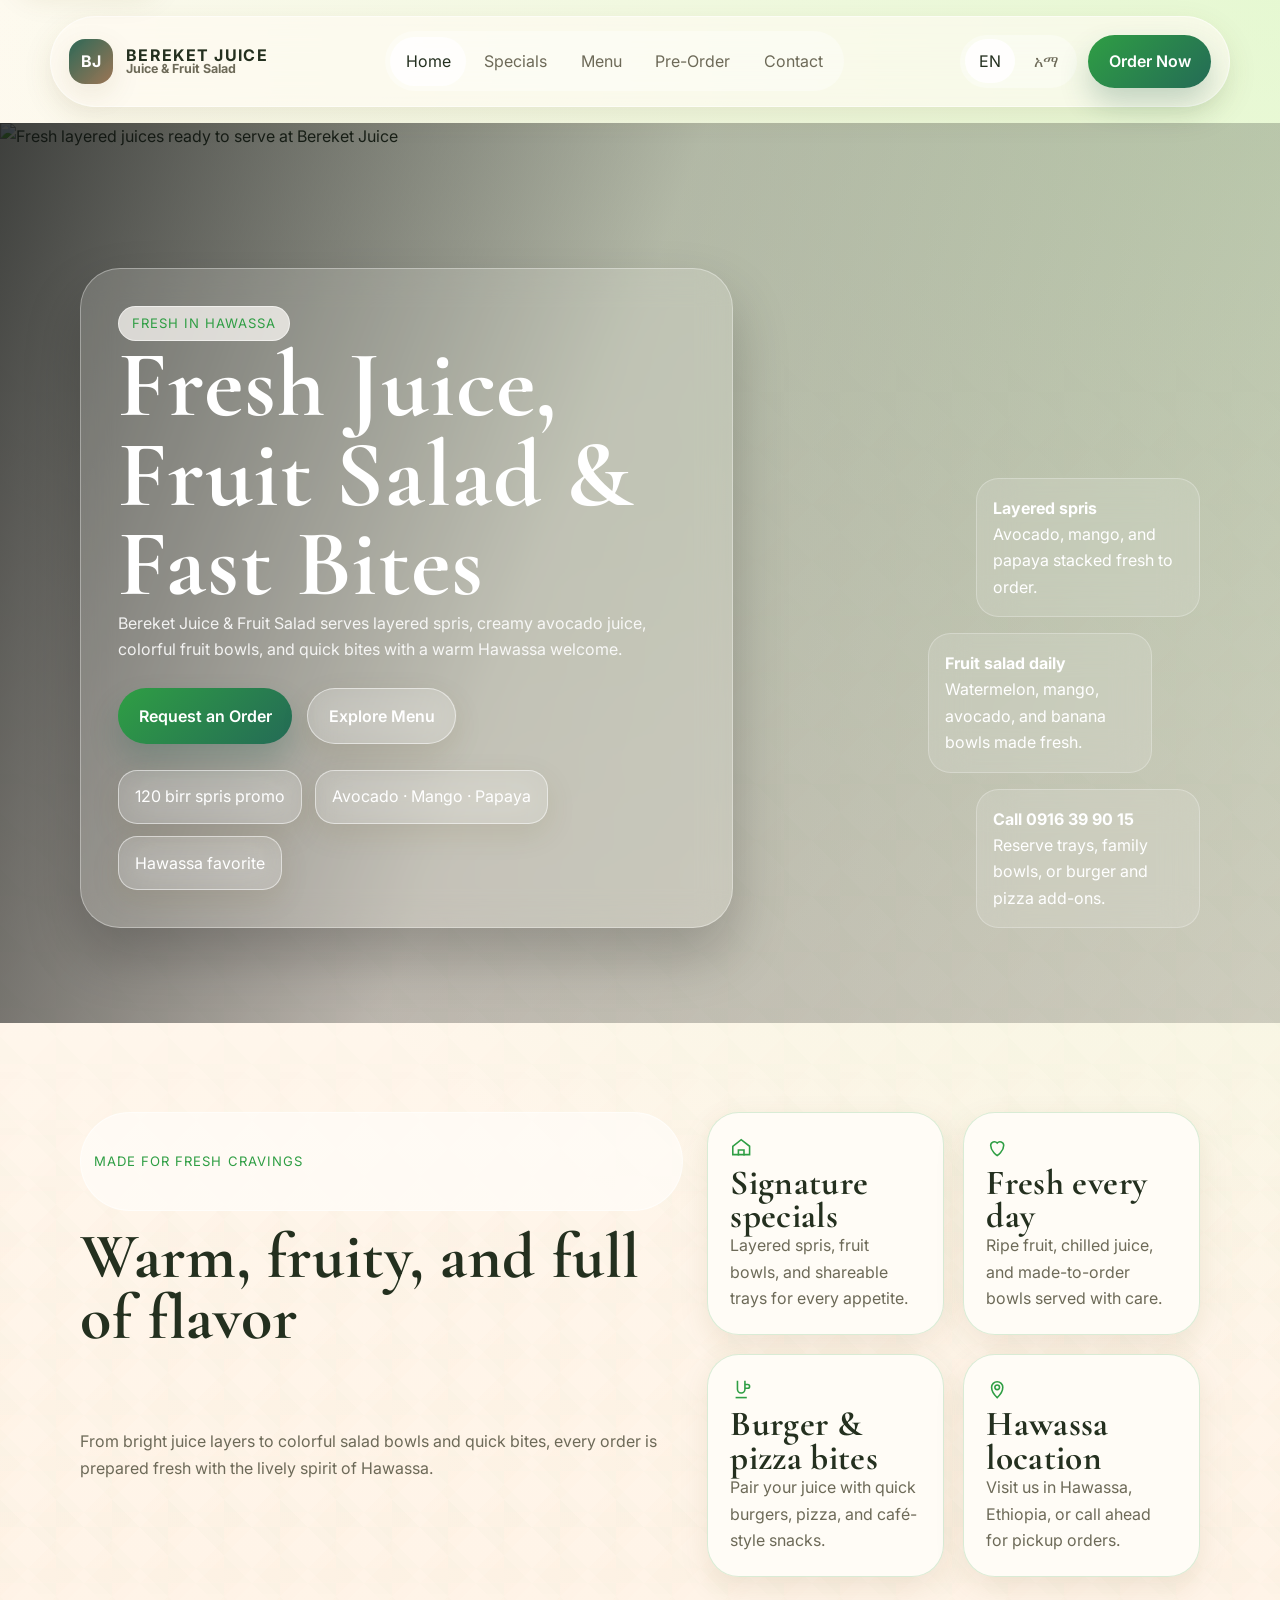
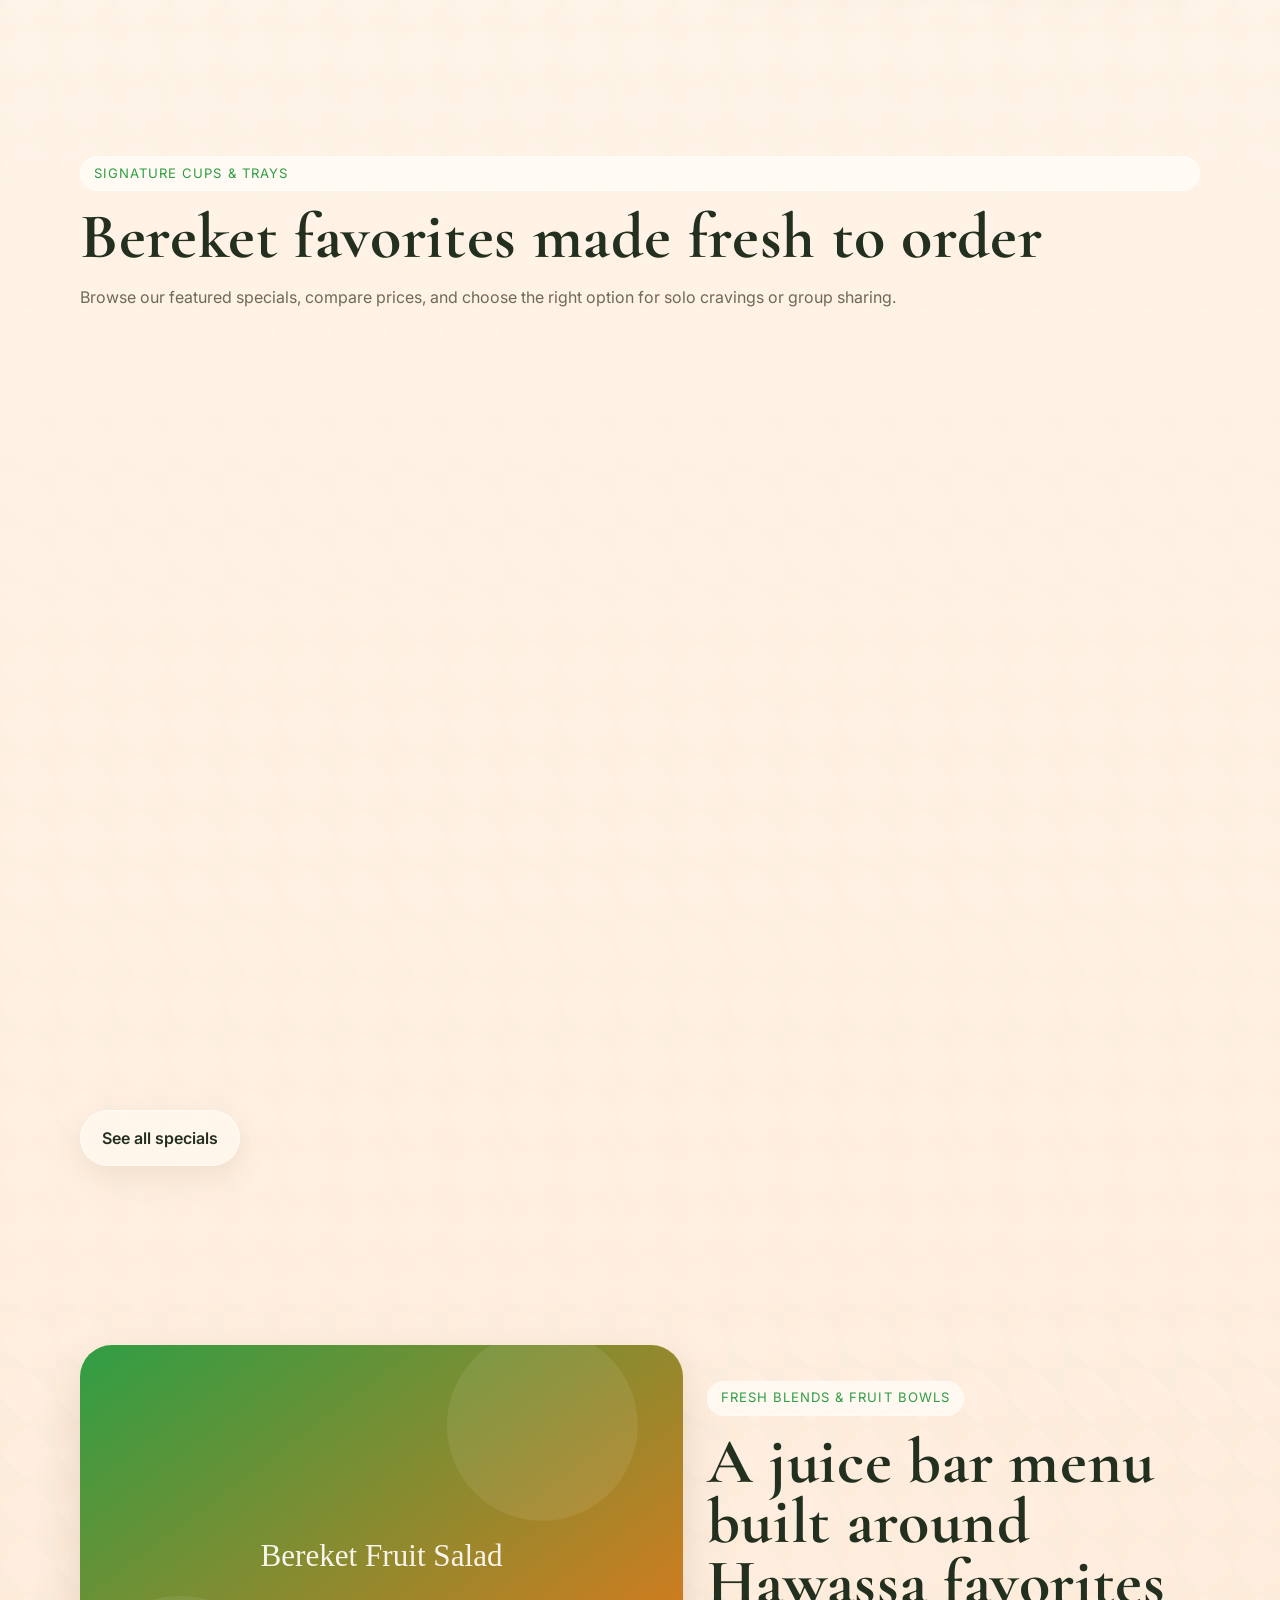
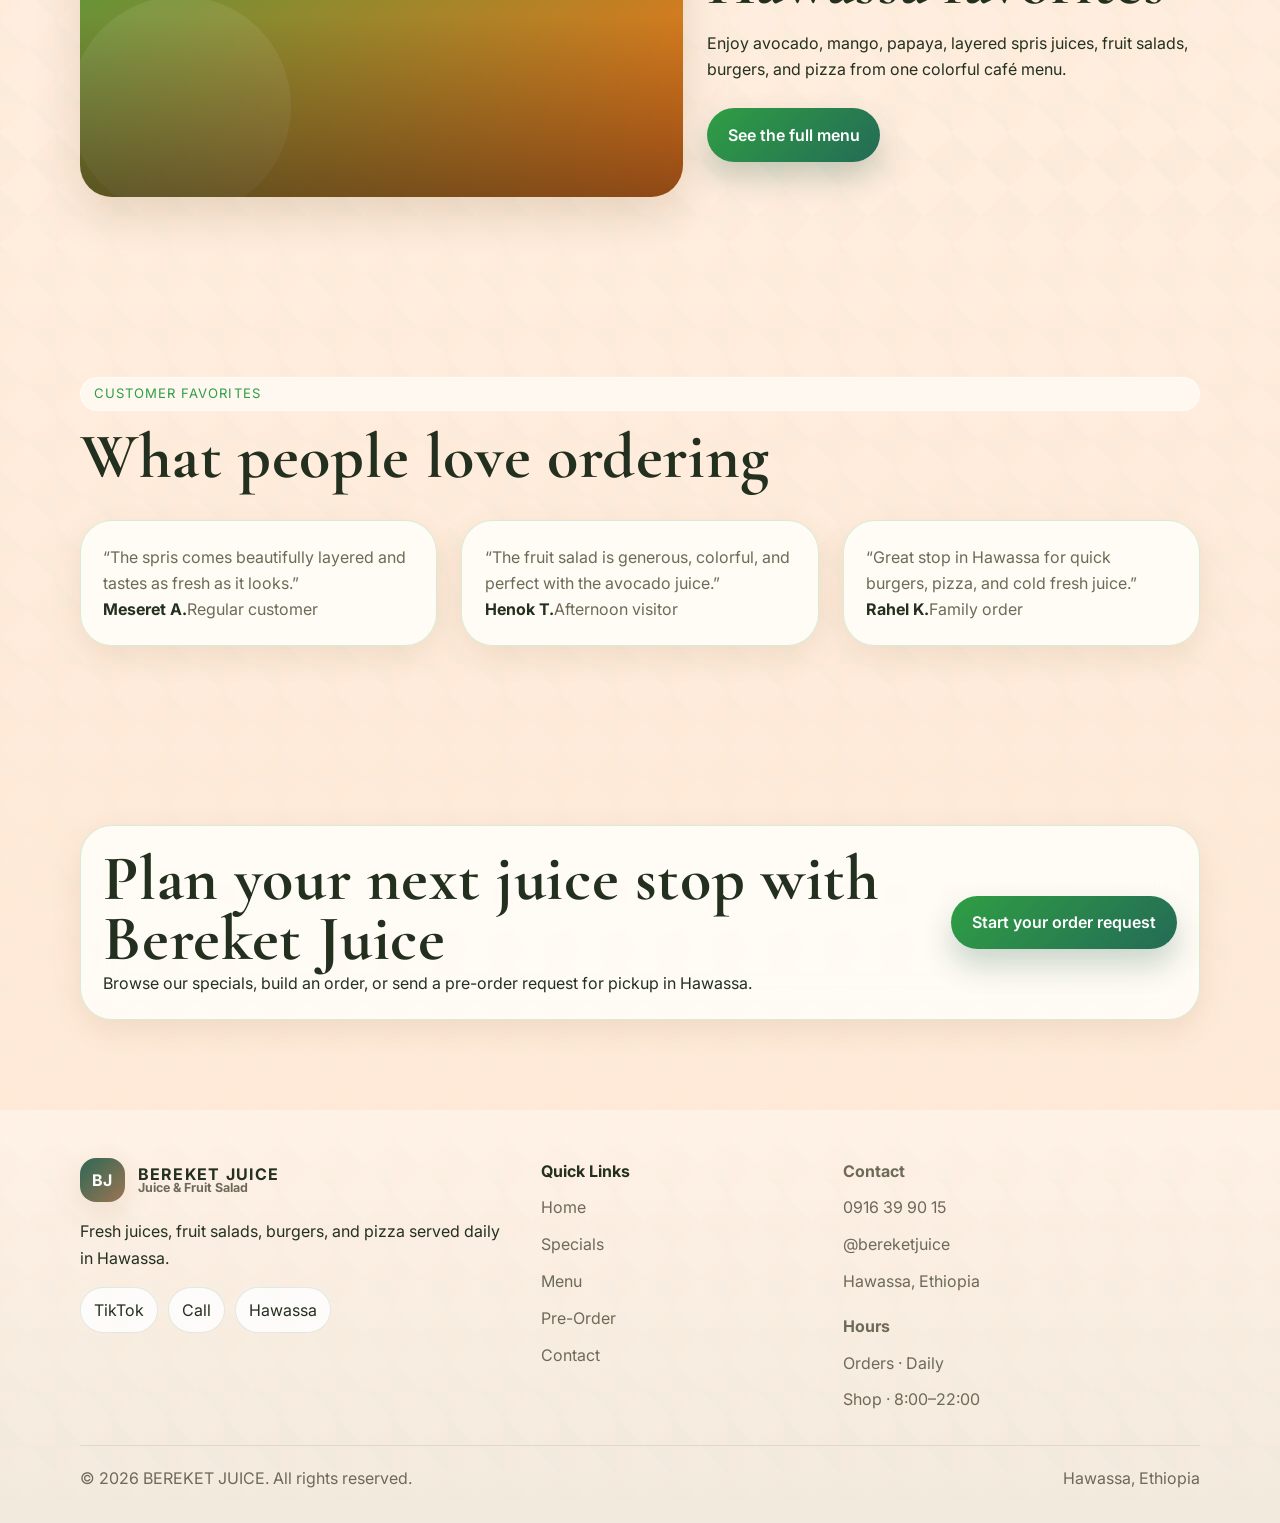
==== commit 5d544746: "Rebrand site as Bereket Juice and add Pages deployment Co-authored-by: alazarsisay145-hash <25540327" ====
--- a/index.html
+++ b/index.html
@@ -3,22 +3,22 @@
 <head>
   <meta charset="utf-8">
   <meta name="viewport" content="width=device-width, initial-scale=1">
-  <title>Habesha Haven | Hotel &amp; Café in Ethiopia</title>
-  <meta name="description" content="Habesha Haven is a premium Ethiopian hotel and café experience blending elegant rooms, warm hospitality, and refined coffee culture in Addis Ababa.">
-  <meta name="theme-color" content="#1c5c49">
-  <meta property="og:title" content="Habesha Haven | Hotel &amp; Café in Ethiopia">
-  <meta property="og:description" content="Habesha Haven is a premium Ethiopian hotel and café experience blending elegant rooms, warm hospitality, and refined coffee culture in Addis Ababa.">
+  <title>Bereket Juice | Juice &amp; Fruit Salad in Hawassa</title>
+  <meta name="description" content="Bereket Juice & Fruit Salad in Hawassa serves fresh juices, layered spris, fruit salads, burgers, and pizza in a warm fruity café setting.">
+  <meta name="theme-color" content="#2f9e44">
+  <meta property="og:title" content="Bereket Juice | Juice &amp; Fruit Salad in Hawassa">
+  <meta property="og:description" content="Bereket Juice & Fruit Salad in Hawassa serves fresh juices, layered spris, fruit salads, burgers, and pizza in a warm fruity café setting.">
   <meta property="og:type" content="website">
-  <meta property="og:image" content="https://images.unsplash.com/photo-1551882547-ff40c63fe5fa?auto=format&amp;fit=crop&amp;w=1600&amp;q=80">
-  <meta property="og:site_name" content="Habesha Haven">
+  <meta property="og:image" content="https://images.unsplash.com/photo-1623065422902-30a2d299bbe4?auto=format&amp;fit=crop&amp;w=1600&amp;q=80">
+  <meta property="og:site_name" content="Bereket Juice">
   <meta name="twitter:card" content="summary_large_image">
-  <meta name="twitter:title" content="Habesha Haven | Hotel &amp; Café in Ethiopia">
-  <meta name="twitter:description" content="Habesha Haven is a premium Ethiopian hotel and café experience blending elegant rooms, warm hospitality, and refined coffee culture in Addis Ababa.">
-  <meta name="twitter:image" content="https://images.unsplash.com/photo-1551882547-ff40c63fe5fa?auto=format&amp;fit=crop&amp;w=1600&amp;q=80">
-  <link rel="icon" href="data:image/svg+xml,%3Csvg xmlns='http://www.w3.org/2000/svg' viewBox='0 0 64 64'%3E%3Crect width='64' height='64' rx='16' fill='%231c5c49'/%3E%3Cpath d='M18 40h28M24 18v28M40 18v28M18 24h28M18 32h28' stroke='%23f8f4eb' stroke-width='4' stroke-linecap='round' opacity='.65'/%3E%3Ccircle cx='32' cy='32' r='10' fill='%23c18c5d'/%3E%3C/svg%3E">
+  <meta name="twitter:title" content="Bereket Juice | Juice &amp; Fruit Salad in Hawassa">
+  <meta name="twitter:description" content="Bereket Juice & Fruit Salad in Hawassa serves fresh juices, layered spris, fruit salads, burgers, and pizza in a warm fruity café setting.">
+  <meta name="twitter:image" content="https://images.unsplash.com/photo-1623065422902-30a2d299bbe4?auto=format&amp;fit=crop&amp;w=1600&amp;q=80">
+  <link rel="icon" href="data:image/svg+xml,%3Csvg xmlns='http://www.w3.org/2000/svg' viewBox='0 0 64 64'%3E%3Crect width='64' height='64' rx='16' fill='%232f9e44'/%3E%3Cpath d='M18 40h28M24 18v28M40 18v28M18 24h28M18 32h28' stroke='%23f8f4eb' stroke-width='4' stroke-linecap='round' opacity='.65'/%3E%3Ccircle cx='32' cy='32' r='10' fill='%23f97316'/%3E%3C/svg%3E">
   <link rel="preconnect" href="https://fonts.googleapis.com">
   <link rel="preconnect" href="https://fonts.gstatic.com" crossorigin>
-  <link rel="preload" as="image" href="https://images.unsplash.com/photo-1551882547-ff40c63fe5fa?auto=format&amp;fit=crop&amp;w=1600&amp;q=80">
+  <link rel="preload" as="image" href="https://images.unsplash.com/photo-1623065422902-30a2d299bbe4?auto=format&amp;fit=crop&amp;w=1600&amp;q=80">
   <link href="https://fonts.googleapis.com/css2?family=Cormorant+Garamond:wght@500;600;700&amp;family=Inter:wght@400;500;600;700&amp;family=Manrope:wght@400;500;600;700&amp;family=Noto+Sans+Ethiopic:wght@400;500;600;700&amp;display=swap" rel="stylesheet">
   <link rel="stylesheet" href="css/style.css">
 </head>
@@ -27,8 +27,8 @@
     <header class="site-header">
       <a class="skip-link" href="#main-content">Skip to content</a>
       <div class="nav-shell glass">
-        <a class="brandmark" href="index.html" aria-label="Habesha Haven home">
-          <span class="brandmark-badge" aria-hidden="true">HH</span>
+        <a class="brandmark" href="index.html" aria-label="Bereket Juice home">
+          <span class="brandmark-badge" aria-hidden="true">BJ</span>
           <span class="brandmark-copy"><strong data-brand="name"></strong><span data-i18n="brand_tagline_short"></span></span>
         </a>
         <nav class="site-nav" aria-label="Primary">
@@ -73,7 +73,7 @@
 
     <main id="main-content">
       <section class="hero">
-        <img class="hero-media" src="https://images.unsplash.com/photo-1551882547-ff40c63fe5fa?auto=format&amp;fit=crop&amp;w=1600&amp;q=80" alt="Luxury Ethiopian-inspired hotel lounge with café ambiance" width="1600" height="1067" decoding="async" data-fallback-label="Habesha Haven">
+        <img class="hero-media" src="https://images.unsplash.com/photo-1623065422902-30a2d299bbe4?auto=format&amp;fit=crop&amp;w=1600&amp;q=80" alt="Fresh layered juices ready to serve at Bereket Juice" width="1600" height="1067" decoding="async" data-fallback-label="Bereket Juice">
         <div class="container">
           <div class="hero-layout">
             <div class="hero-panel glass" data-reveal>
@@ -131,7 +131,7 @@
 
       <section class="section section-pattern">
         <div class="container editorial-grid">
-          <div class="editorial-image" data-reveal><img src="https://images.unsplash.com/photo-1447933601403-0c6688de566e?auto=format&amp;fit=crop&amp;w=1200&amp;q=80" alt="Ethiopian coffee service with warm café styling" width="1200" height="1500" loading="lazy" decoding="async" data-fallback-label="Coffee Ceremony"></div>
+          <div class="editorial-image" data-reveal><img src="https://images.unsplash.com/photo-1490474418585-ba9bad8fd0ea?auto=format&amp;fit=crop&amp;w=1200&amp;q=80" alt="Fresh fruit bowls and juices at Bereket Juice" width="1200" height="1500" loading="lazy" decoding="async" data-fallback-label="Bereket Fruit Salad"></div>
           <div class="flow" data-reveal>
             <span class="eyebrow" data-i18n="coffee_eyebrow"></span>
             <h2 data-i18n="coffee_title"></h2>
@@ -166,12 +166,12 @@
       <div class="container">
         <div class="footer-grid">
           <div class="flow">
-            <a class="brandmark" href="index.html" aria-label="Habesha Haven home"><span class="brandmark-badge" aria-hidden="true">HH</span><span class="brandmark-copy"><strong data-brand="name"></strong><span data-i18n="brand_tagline_short"></span></span></a>
+            <a class="brandmark" href="index.html" aria-label="Bereket Juice home"><span class="brandmark-badge" aria-hidden="true">BJ</span><span class="brandmark-copy"><strong data-brand="name"></strong><span data-i18n="brand_tagline_short"></span></span></a>
             <p data-i18n="brand_tagline_footer"></p>
-            <div class="social-links"><a class="link-button" href="https://www.instagram.com/" target="_blank" rel="noreferrer noopener">Instagram</a><a class="link-button" href="https://www.facebook.com/" target="_blank" rel="noreferrer noopener">Facebook</a><a class="link-button" href="https://www.linkedin.com/" target="_blank" rel="noreferrer noopener">LinkedIn</a></div>
+            <div class="social-links"><a class="link-button" href="https://www.tiktok.com/@bereketjuice" target="_blank" rel="noreferrer noopener">TikTok</a><a class="link-button" href="tel:0916399015">Call</a><a class="link-button" href="https://www.openstreetmap.org/search?query=Hawassa%20Ethiopia" target="_blank" rel="noreferrer noopener">Hawassa</a></div>
           </div>
           <div class="footer-links"><strong data-i18n="footer_quick_links"></strong><a href="index.html" data-i18n="nav_home"></a><a href="rooms.html" data-i18n="nav_rooms"></a><a href="menu.html" data-i18n="nav_menu"></a><a href="booking.html" data-i18n="nav_booking"></a><a href="contact.html" data-i18n="nav_contact"></a></div>
-          <div class="footer-meta"><strong data-i18n="footer_contact"></strong><a data-brand-href="phone"><span data-brand="phone"></span></a><a data-brand-href="email"><span data-brand="email"></span></a><span data-brand="address"></span><strong data-i18n="footer_hours" style="margin-top:0.5rem;"></strong><span data-i18n="footer_hotel_hours"></span><span data-i18n="footer_cafe_hours"></span></div>
+          <div class="footer-meta"><strong data-i18n="footer_contact"></strong><a data-brand-href="phone"><span data-brand="phone"></span></a><a data-brand-href="tiktok"><span data-brand="tiktok"></span></a><span data-brand="address"></span><strong data-i18n="footer_hours" style="margin-top:0.5rem;"></strong><span data-i18n="footer_hotel_hours"></span><span data-i18n="footer_cafe_hours"></span></div>
         </div>
         <div class="footer-bottom"><span>© <span data-year></span> <span data-brand="name"></span>. <span data-i18n="footer_rights"></span></span><span><span data-brand="city"></span></span></div>
       </div>
@@ -181,21 +181,17 @@
   <script type="application/ld+json">
   {
     "@context": "https://schema.org",
-    "@type": "Hotel",
-    "name": "Habesha Haven Hotel & Café",
+    "@type": "CafeOrCoffeeShop",
+    "name": "Bereket Juice & Fruit Salad",
     "address": {
       "@type": "PostalAddress",
-      "addressLocality": "Addis Ababa",
+      "addressLocality": "Hawassa",
       "addressCountry": "ET"
     },
-    "telephone": "+251115550101",
-    "email": "hello@habeshahaven.com",
-    "image": "https://images.unsplash.com/photo-1551882547-ff40c63fe5fa?auto=format&fit=crop&w=1600&q=80",
-    "amenityFeature": [
-      {"@type": "LocationFeatureSpecification", "name": "Wi-Fi", "value": true},
-      {"@type": "LocationFeatureSpecification", "name": "Breakfast", "value": true},
-      {"@type": "LocationFeatureSpecification", "name": "Café", "value": true}
-    ]
+    "telephone": "+251916399015",
+        "image": "https://images.unsplash.com/photo-1623065422902-30a2d299bbe4?auto=format&fit=crop&w=1600&q=80",
+    "servesCuisine": ["Fresh Juice", "Fruit Salad", "Burger", "Pizza"],
+    "sameAs": ["https://www.tiktok.com/@bereketjuice"]
   }
   </script>
   <script defer src="js/app.js"></script>
--- a/css/style.css
+++ b/css/style.css
@@ -1,19 +1,19 @@
 :root {
-  --color-bg: #f6f2ea;
-  --color-surface: #fffdf9;
-  --color-surface-strong: rgba(255, 253, 249, 0.88);
-  --color-glass: rgba(255, 252, 246, 0.55);
-  --color-glass-strong: rgba(255, 252, 246, 0.78);
+  --color-bg: #fff8ef;
+  --color-surface: #fffdf8;
+  --color-surface-strong: rgba(255, 253, 248, 0.9);
+  --color-glass: rgba(255, 250, 242, 0.62);
+  --color-glass-strong: rgba(255, 249, 239, 0.84);
   --color-overlay: rgba(17, 20, 19, 0.56);
-  --color-text: #1e2824;
-  --color-text-muted: #5e675f;
-  --color-border: rgba(28, 92, 73, 0.14);
-  --color-accent: #1c5c49;
-  --color-accent-soft: #d9ebe4;
-  --color-accent-2: #8f633f;
-  --color-accent-2-soft: #f2e5d8;
-  --color-shadow: 0 18px 45px rgba(39, 49, 44, 0.12);
-  --color-shadow-soft: 0 10px 30px rgba(39, 49, 44, 0.08);
+  --color-text: #24301f;
+  --color-text-muted: #6d6a58;
+  --color-border: rgba(47, 158, 68, 0.18);
+  --color-accent: #2f9e44;
+  --color-accent-soft: #dff4d8;
+  --color-accent-2: #f97316;
+  --color-accent-2-soft: #ffe8d6;
+  --color-shadow: 0 18px 45px rgba(102, 76, 22, 0.16);
+  --color-shadow-soft: 0 10px 30px rgba(102, 76, 22, 0.1);
   --radius-xs: 0.75rem;
   --radius-sm: 1rem;
   --radius-md: 1.5rem;
@@ -37,11 +37,27 @@
   margin: 0;
   font-family: Inter, Manrope, "Segoe UI", Arial, sans-serif;
   background:
-    radial-gradient(circle at top right, rgba(201, 229, 217, 0.5), transparent 28%),
-    linear-gradient(180deg, #fbf8f2 0%, #f5efe6 100%);
+    radial-gradient(circle at top right, rgba(212, 247, 188, 0.58), transparent 28%),
+    linear-gradient(180deg, #fffaf1 0%, #ffe8d6 100%);
   color: var(--color-text);
   line-height: 1.65;
   overflow-x: clip;
+}
+
+html[lang="am"] body,
+html[lang="am"] input,
+html[lang="am"] select,
+html[lang="am"] textarea,
+html[lang="am"] button {
+  font-family: "Noto Sans Ethiopic", Inter, Manrope, "Segoe UI", Arial, sans-serif;
+}
+
+html[lang="am"] .display-title,
+html[lang="am"] h1,
+html[lang="am"] h2,
+html[lang="am"] h3 {
+  font-family: "Noto Sans Ethiopic", Georgia, serif;
+  line-height: 1.12;
 }
 
 body.menu-open,
@@ -79,7 +95,7 @@
 }
 
 :focus-visible {
-  outline: 3px solid rgba(28, 92, 73, 0.35);
+  outline: 3px solid rgba(47, 158, 68, 0.35);
   outline-offset: 3px;
 }
 
@@ -111,8 +127,8 @@
   inset: 0;
   pointer-events: none;
   background-image:
-    linear-gradient(45deg, rgba(28, 92, 73, 0.05) 25%, transparent 25%, transparent 75%, rgba(28, 92, 73, 0.05) 75%),
-    linear-gradient(-45deg, rgba(143, 99, 63, 0.045) 25%, transparent 25%, transparent 75%, rgba(143, 99, 63, 0.045) 75%);
+    linear-gradient(45deg, rgba(47, 158, 68, 0.06) 25%, transparent 25%, transparent 75%, rgba(47, 158, 68, 0.06) 75%),
+    linear-gradient(-45deg, rgba(249, 115, 22, 0.05) 25%, transparent 25%, transparent 75%, rgba(249, 115, 22, 0.05) 75%);
   background-size: 56px 56px;
   opacity: 0.25;
   mask-image: linear-gradient(180deg, transparent, rgba(0, 0, 0, 0.55) 18%, rgba(0, 0, 0, 0.8) 82%, transparent);
